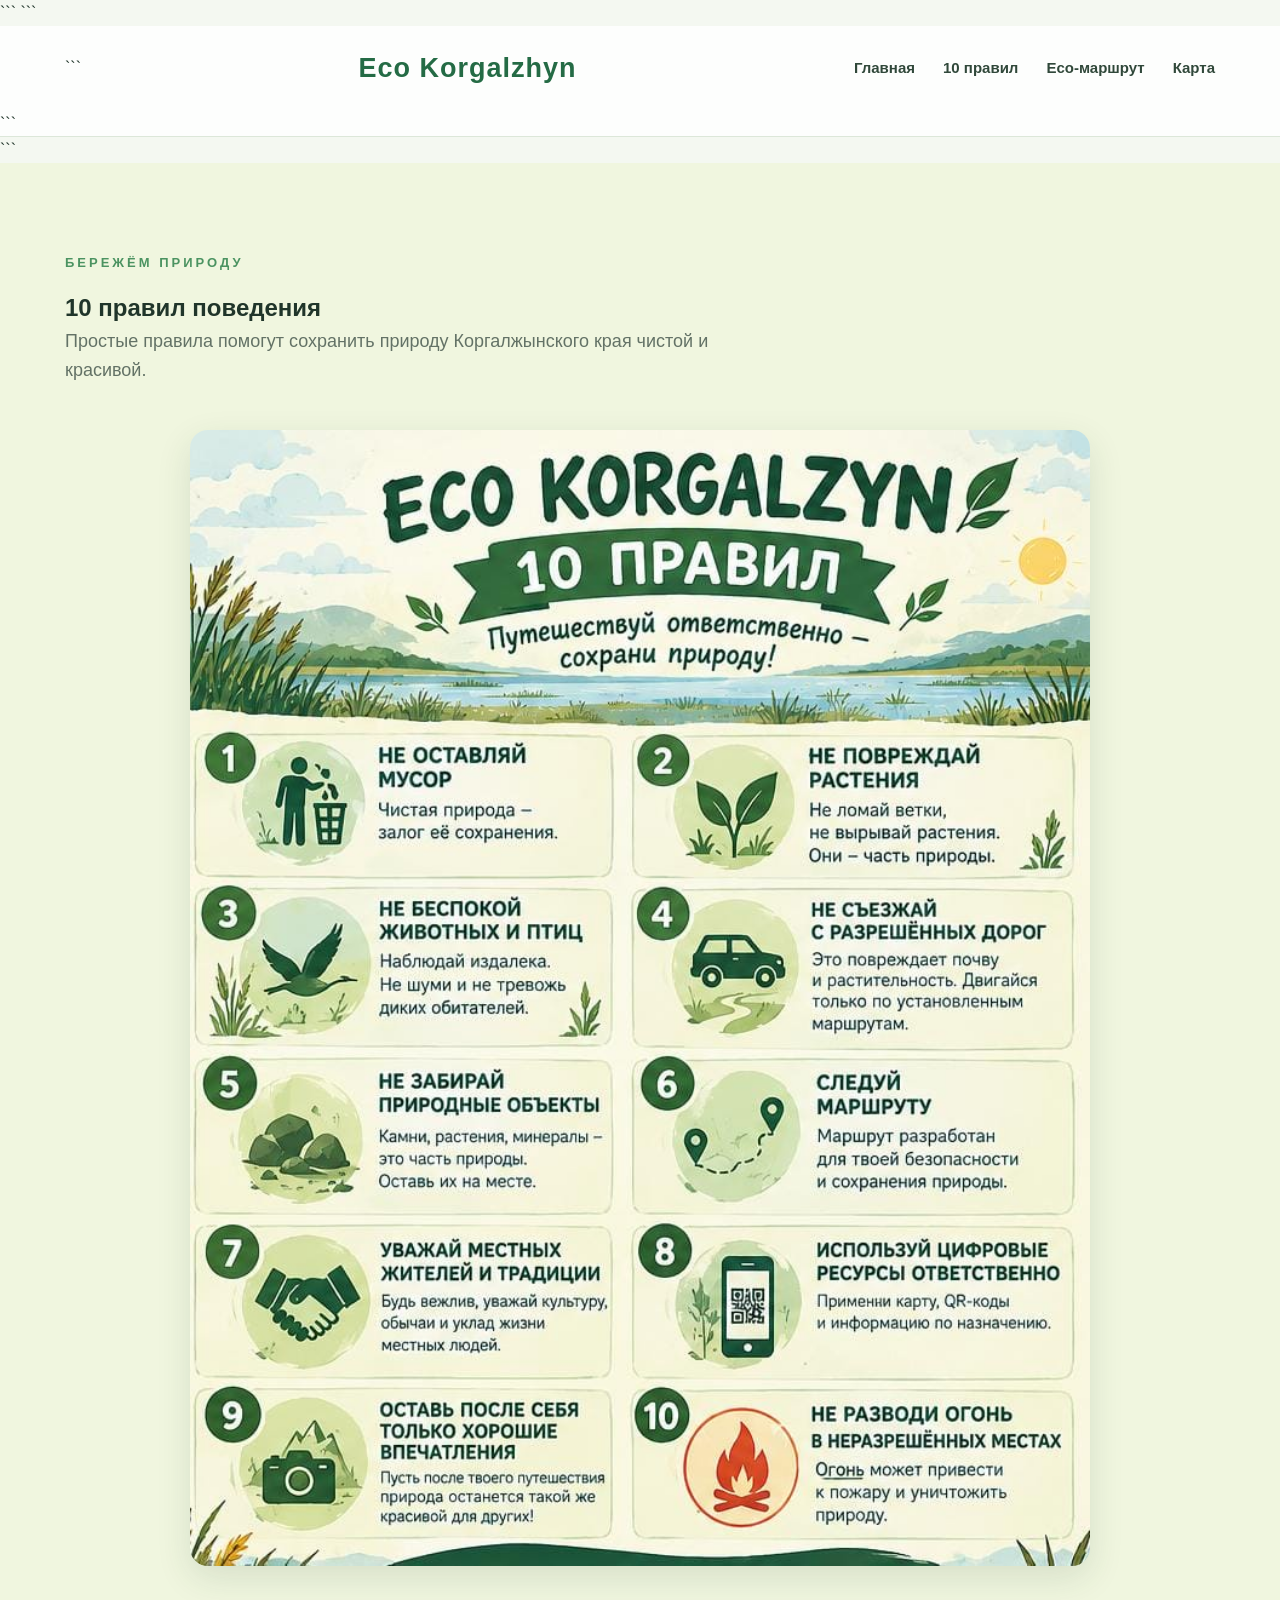
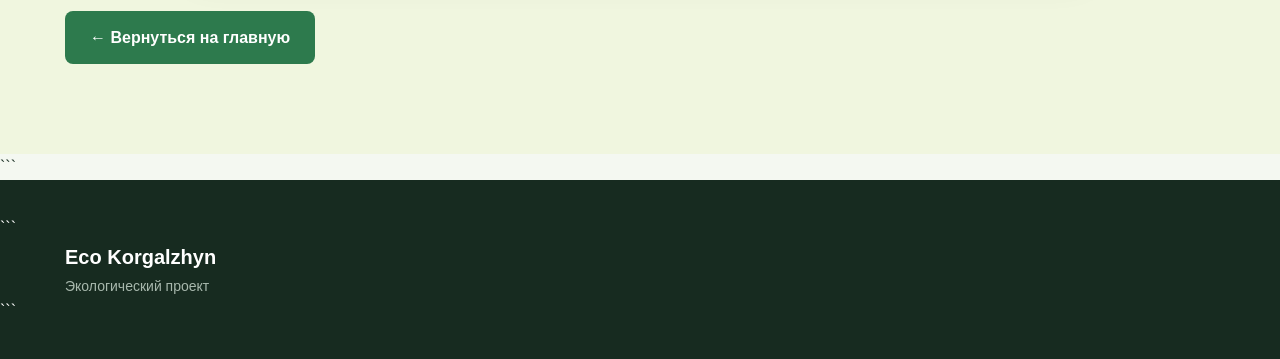
==== 10 rules.html @ 76d9ae7e "Add website files" ====
﻿<!DOCTYPE html>

<html lang="ru">
	<head>
		<meta charset="UTF-8">
			<meta name="viewport" content="width=device-width, initial-scale=1.0">

				```
				<title>10 правил — Eco Korgalzhyn</title>

				<link rel="stylesheet" href="style.css">
```

</head>

	<body>

		<header class="header">
			<div class="container">

				```
				<h1>Eco Korgalzhyn</h1>

				<nav class="navigation">
					<a href="index.html">Главная</a>
					<a href="10 rules.html">10 правил</a>
					<a href="eco-route.html">Eco-маршрут</a>
					<a href="map.html">Карта</a>
				</nav>

			</div>
			```

		</header>

		<main>

			```
			<section class="rules-page">

				<div class="container">

					<p class="section-label">БЕРЕЖЁМ ПРИРОДУ</p>

					<h2>10 правил поведения</h2>

					<p class="rules-description">
						Простые правила помогут сохранить природу
						Коргалжынского края чистой и красивой.
					</p>

				</div>


				<div class="rules-image-container">

					<img
						src="eco.korgalzhyn.10.rules.jpeg"
						alt="10 правил поведения в природе"
						class="rules-image"
        >

					</div>


				<div class="container back-container">

					<a href="index.html" class="main-button">
						← Вернуться на главную
					</a>

				</div>

			</section>
			```

		</main>

		<footer>

			```
			<div class="container">

				<p>Eco Korgalzhyn</p>
				<span>Экологический проект</span>

			</div>
			```

		</footer>

	</body>
</html>
---- style.css ----
* {
  margin: 0;
  padding: 0;
  box-sizing: border-box;
  }

html {
scroll-behavior: smooth;
}

body {
font-family: Arial, Helvetica, sans-serif;
background: #f4f8f1;
color: #20352a;
line-height: 1.6;
}

.container {
width: 90%;
max-width: 1150px;
margin: 0 auto;
}

/* HEADER */

.header {
    background-image: linear-gradient(
        rgba(255, 255, 255, 0.82),
        rgba(255, 255, 255, 0.82)
    ),
    url("https://skyway.travel/wp-content/uploads/2019/03/tyulpan_shrenka_foto_koshkinoy_mariny_alekseevny_o.6.webp");

    background-size: cover;
    background-position: center 69%;
    background-repeat: no-repeat;

    border-bottom: 1px solid #dce7d9;
    position: sticky;
    top: 0;
    z-index: 100;
}

.header .container {
min-height: 85px;
display: flex;
align-items: center;
justify-content: space-between;
}

.header h1 {
font-size: 27px;
color: #246b45;
letter-spacing: 1px;
}

.navigation {
display: flex;
gap: 28px;
}

.navigation a {
color: #30483a;
text-decoration: none;
font-size: 15px;
font-weight: bold;
transition: 0.3s;
}

.navigation a:hover {
color: #3b9560;
}

/* HERO */

.hero {
min-height: 650px;
background: linear-gradient(135deg, #e5f3df, #f7faf4);
display: flex;
align-items: center;
}

.hero-content {
display: grid;
grid-template-columns: 1fr 1fr;
gap: 60px;
align-items: center;
}

.small-title,
.section-label {
color: #4b9361;
font-size: 13px;
font-weight: bold;
letter-spacing: 3px;
margin-bottom: 15px;
}

.hero h2 {
font-size: 58px;
line-height: 1.05;
margin-bottom: 25px;
color: #193c29;
}

.hero p {
max-width: 550px;
font-size: 18px;
color: #506357;
margin-bottom: 30px;
}

.main-button {
display: inline-block;
padding: 14px 25px;
background: #2d7a4d;
color: white;
text-decoration: none;
border-radius: 8px;
font-weight: bold;
transition: 0.3s;
}

.main-button:hover {
background: #1f5c38;
transform: translateY(-2px);
}

.hero-image {
height: 420px;
overflow: hidden;
border-radius: 25px;
box-shadow: 0 15px 40px rgba(37, 76, 48, 0.18);
}

.hero-image img {
width: 100%;
height: 100%;
object-fit: cover;
}

/* ABOUT */

.section {
padding: 110px 0;
background: white;
}

.section h2,
.features h2 {
font-size: 42px;
margin-bottom: 35px;
color: #193c29;
}

.text-card {
    max-width: 900px;
    padding: 35px;

    background-image:
        linear-gradient(
            rgba(241, 247, 237, 0.88),
            rgba(241, 247, 237, 0.88)
        ),
        url("https://welcome.kz/ru/assets/images/products/0_gallery/tours/astana-excursions/korgalzhyn/Flamingo.webp");

    background-size: cover;
    background-position: center;
    background-repeat: no-repeat;

    border-left: 5px solid #4c9b64;
    border-radius: 12px;
}

.text-card p {
font-size: 18px;
color: #506357;
margin-bottom: 18px;
}

.text-card p:last-child {
margin-bottom: 0;
}

/* CARDS */

.features {
padding: 110px 0;
background: #eaf4e5;
}

.cards {
display: grid;
grid-template-columns: repeat(3, 1fr);
gap: 25px;
}

.card {
display: block;
background: white;
padding: 35px;
min-height: 290px;
border-radius: 16px;
text-decoration: none;
color: inherit;
box-shadow: 0 8px 25px rgba(34, 68, 44, 0.07);
transition: 0.3s;
}

.card:hover {
transform: translateY(-8px);
box-shadow: 0 18px 35px rgba(34, 68, 44, 0.13);
}

.card-number {
color: #5aa16e;
font-size: 15px;
font-weight: bold;
margin-bottom: 25px;
}

.card h3 {
font-size: 27px;
margin-bottom: 15px;
color: #234b32;
}

.card p {
color: #637266;
margin-bottom: 25px;
}

.card span {
color: #318050;
font-weight: bold;
}

/* QUOTE */

.quote-section {
padding: 90px 0;
background: #234b32;
color: white;
}

.quote {
max-width: 800px;
margin: auto;
text-align: center;
}

.quote span {
font-size: 70px;
line-height: 0;
opacity: 0.6;
}

.quote p {
font-size: 30px;
font-weight: bold;
line-height: 1.4;
}

/* FOOTER */

footer {
background: #172b20;
color: white;
padding: 35px 0;
}

footer p {
font-size: 20px;
font-weight: bold;
}

footer span {
color: #a8b8ad;
font-size: 14px;
}

/* MOBILE */

@media (max-width: 800px) {

```
.header .container {
    flex-direction: column;
    padding: 20px 0;
    gap: 15px;
}

.navigation {
    flex-wrap: wrap;
    justify-content: center;
    gap: 15px;
}

.hero {
    padding: 70px 0;
}

.hero-content {
    grid-template-columns: 1fr;
}

.hero h2 {
    font-size: 43px;
}

.hero-image {
    height: 300px;
}

.cards {
    grid-template-columns: 1fr;
}

.section h2,
.features h2 {
    font-size: 34px;
}

.quote p {
    font-size: 23px;
}
```

}


/* 10 RULES PAGE */

.rules-page {
    padding: 90px 0;
    background: #f0f6df;
    min-height: 80vh;
}

.rules-description {
    max-width: 650px;
    color: #637266;
    font-size: 18px;
    margin-bottom: 45px;
}

.rules-image-container {
    width: 100%;
    display: flex;
    justify-content: center;
    padding: 0 20px;
}

.rules-image {
    display: block;
    width: 100%;
    max-width: 900px;
    height: auto;
    border-radius: 18px;
    box-shadow: 0 12px 35px rgba(34, 68, 44, 0.12);
}

.back-container {
    margin-top: 45px;
}

.point-content {
    display: flex;
    align-items: flex-start;
    gap: 30px;
}

.point-text {
    flex: 1;
}

.qr-box {
    width: 170px;
    flex-shrink: 0;
    text-align: center;
}

.qr-box img {
    display: block;
    width: 150px;
    height: 150px;
    margin: 0 auto 8px;

    object-fit: contain;
}

.qr-box p {
    font-size: 14px;
    color: #68776b;
    margin: 0;
}



/* Фон только карточки с QR-кодами */
.video-card {
    background-image:
        linear-gradient(
            rgba(241, 247, 237, 0.65),
            rgba(241, 247, 237, 0.65)
        ),
        url("https://www.advantour.com/img/kazakhstan/nature/korgalzhyn5.jpg");

    background-size: cover;
    background-position: center;
    background-repeat: no-repeat;
}
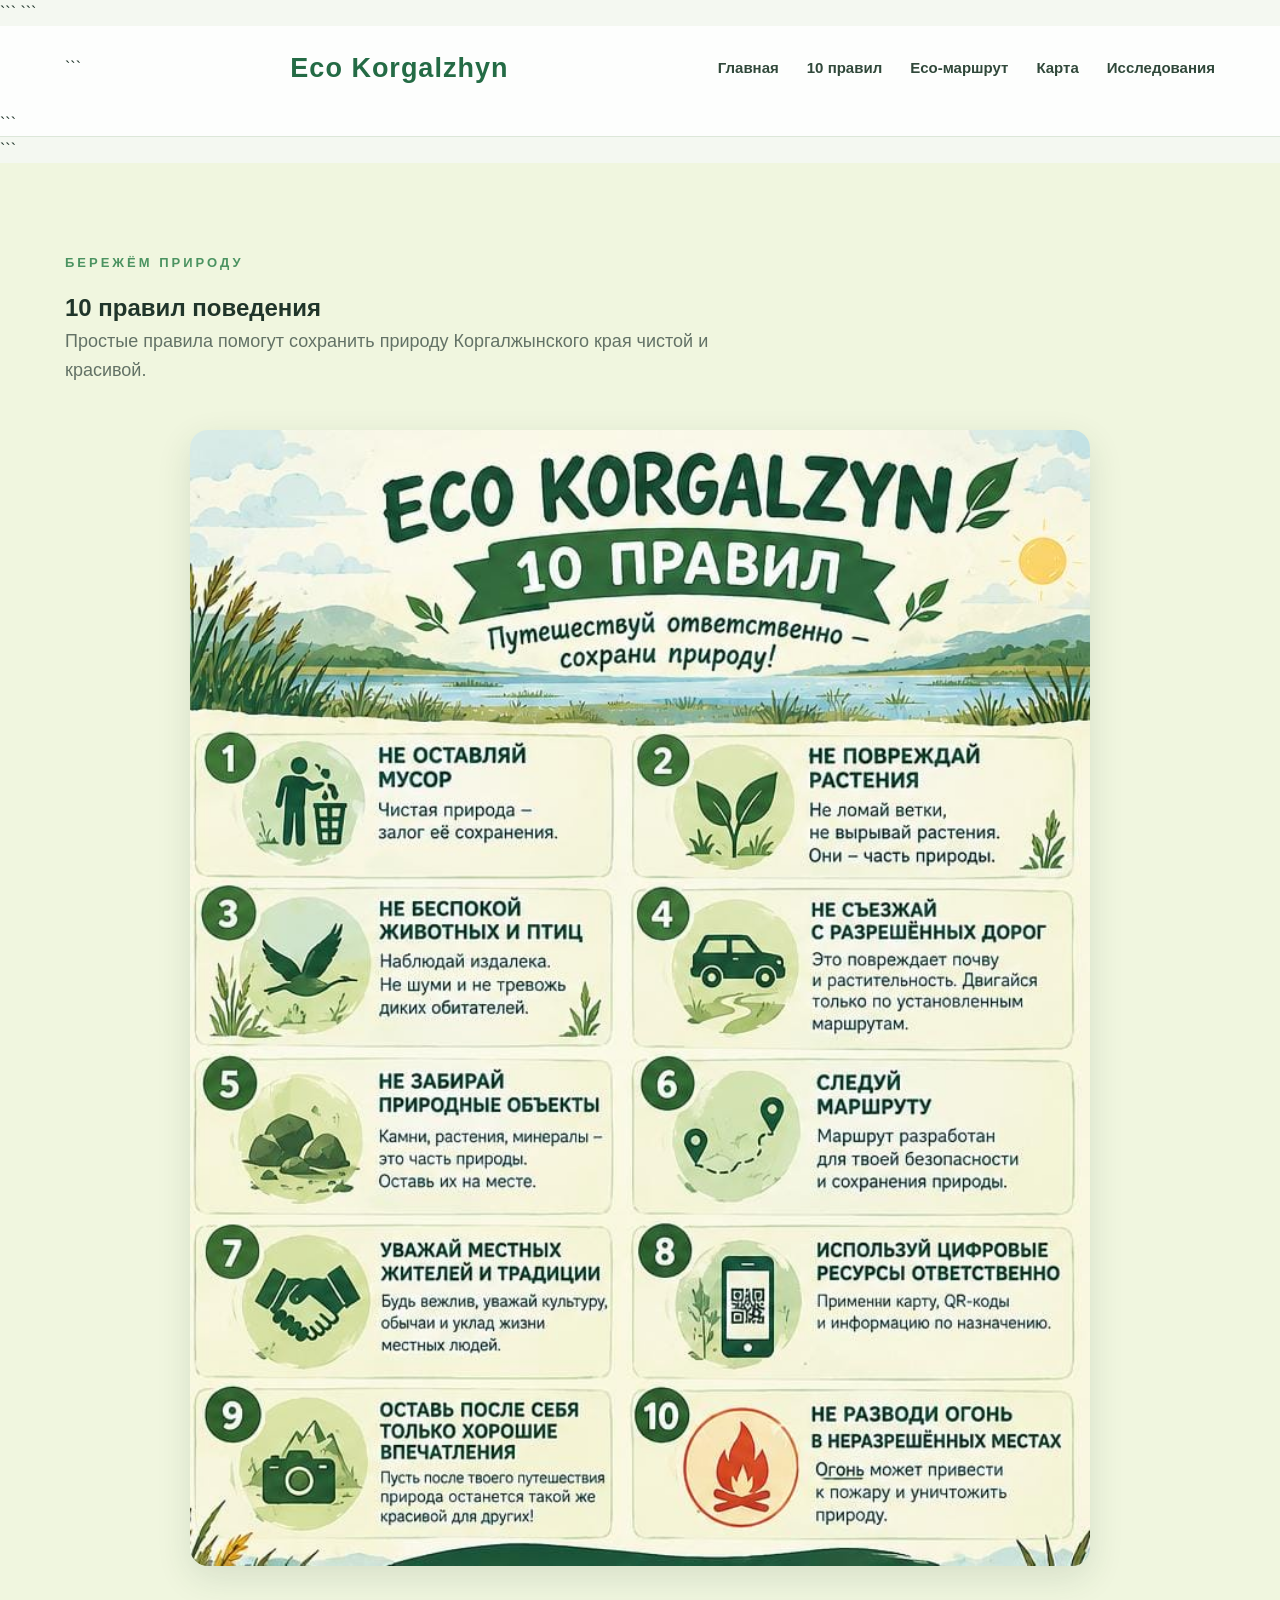
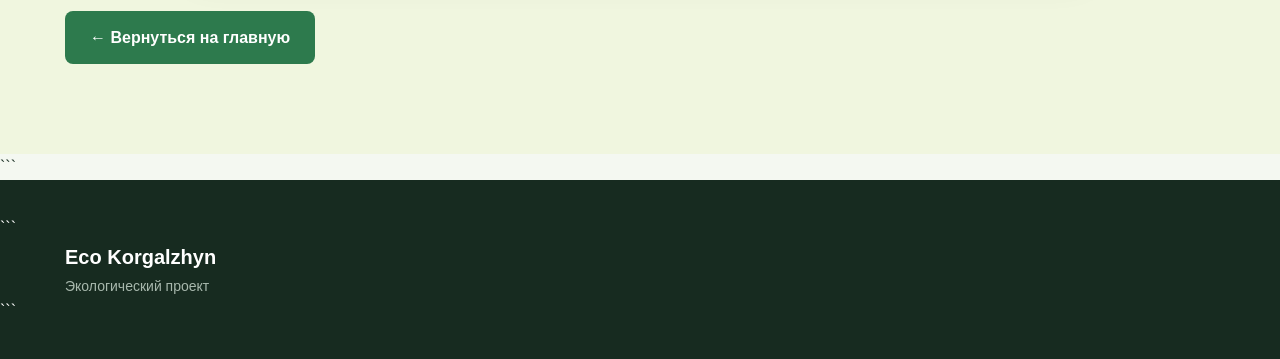
==== commit 41b16082: "Update 10 rules.html" ====
--- a/10 rules.html
+++ b/10 rules.html
@@ -1,4 +1,4 @@
-﻿<!DOCTYPE html>
+<!DOCTYPE html>
 
 <html lang="ru">
 	<head>
@@ -26,6 +26,7 @@
 					<a href="10 rules.html">10 правил</a>
 					<a href="eco-route.html">Eco-маршрут</a>
 					<a href="map.html">Карта</a>
+					<a href="research.html">Исследования</a>
 				</nav>
 
 			</div>
